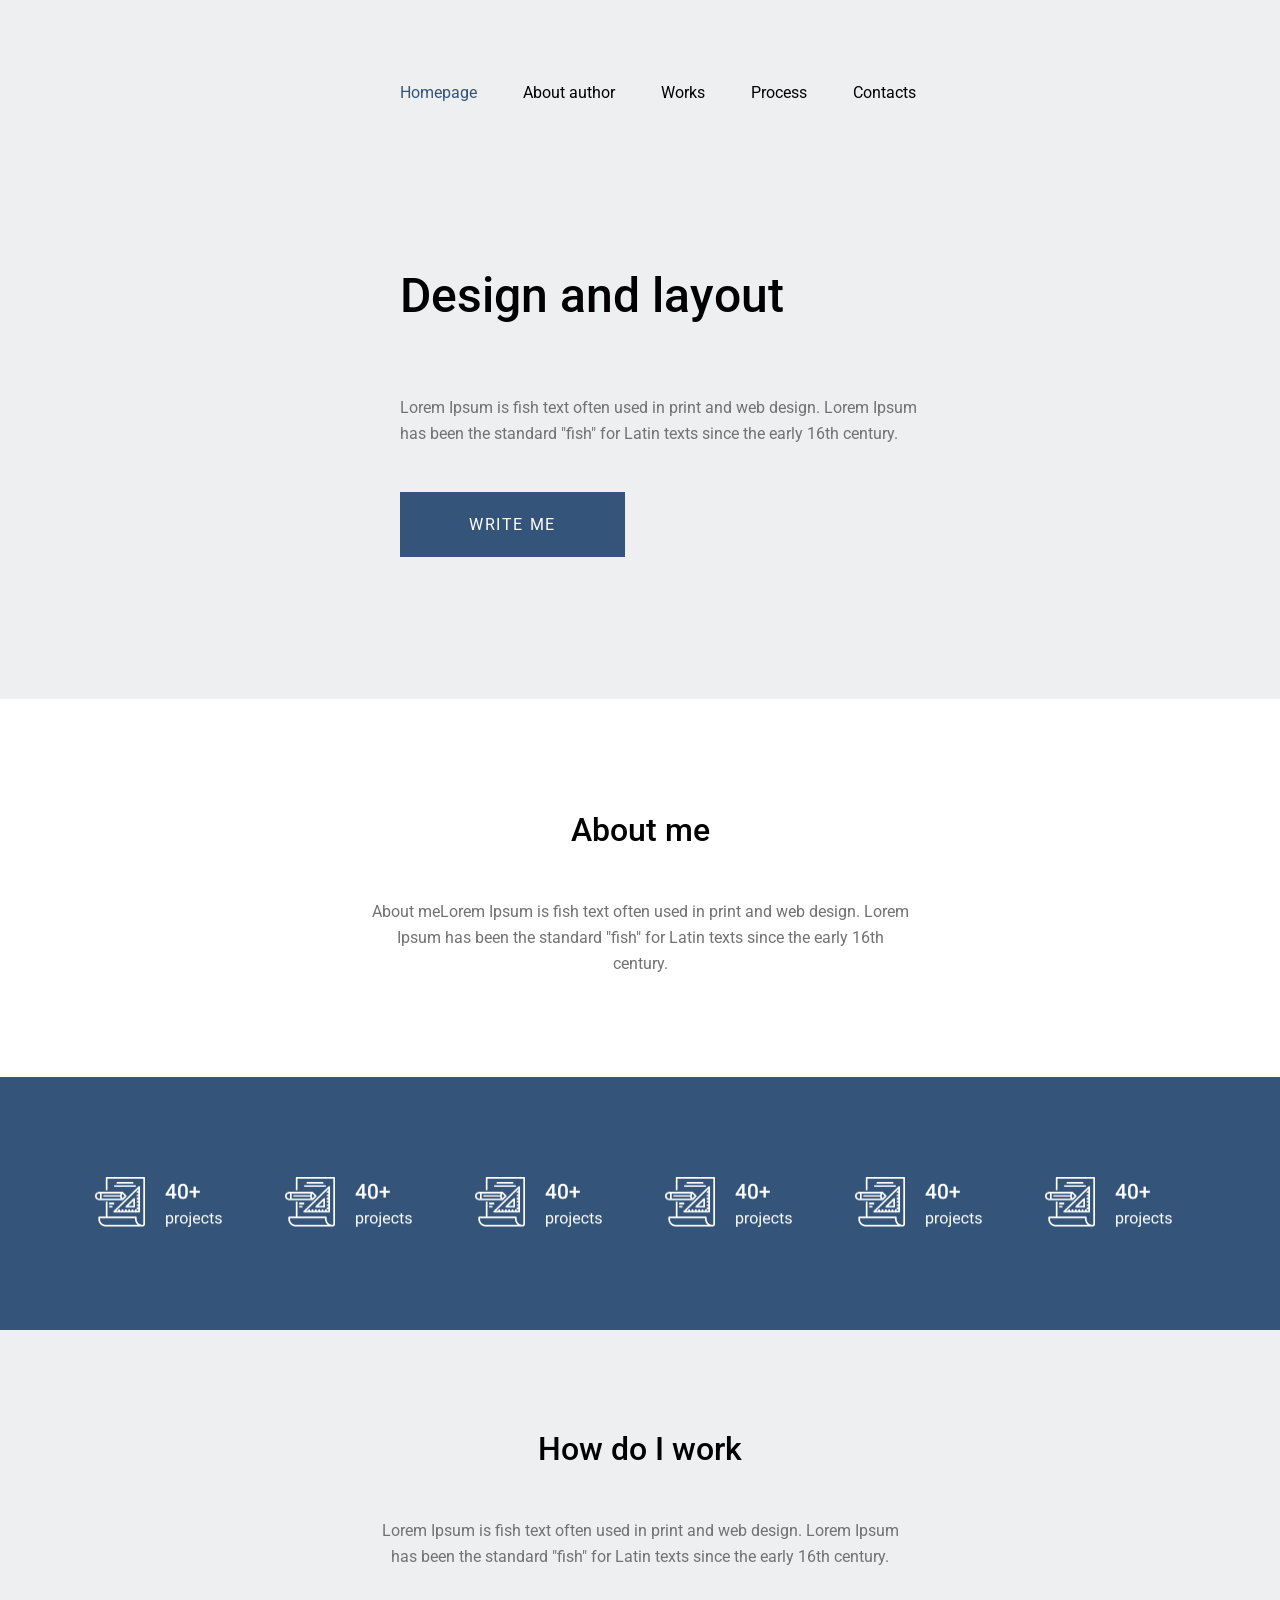
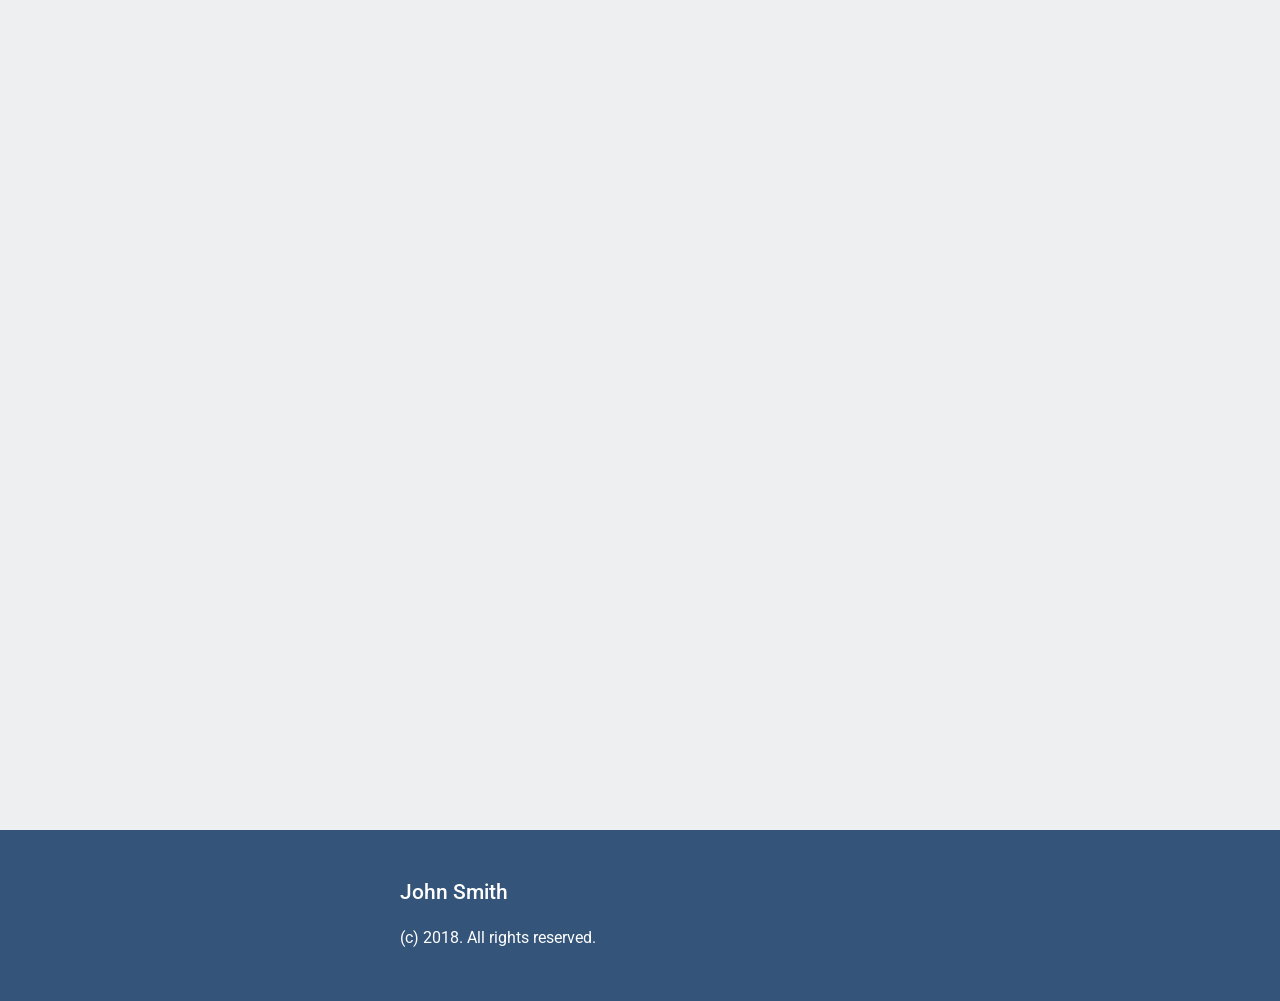
==== index.html @ 69f7d0e9 "final commit" ====
<!DOCTYPE html>
<html lang="en">
<head>
    <meta charset="UTF-8">
    <meta http-equiv="X-UA-Compatible" content="IE=edge">
    <meta name="viewport" content="width=device-width, initial-scale=1.0">
    <title>Document</title>
    <link rel="stylesheet" href="./css/reset.css">
    <link rel="preconnect" href="https://fonts.googleapis.com">
    <link rel="preconnect" href="https://fonts.gstatic.com" crossorigin>
    <link href="https://fonts.googleapis.com/css2?family=Roboto:ital,wght@0,100;0,300;0,400;0,500;0,700;0,900;1,100;1,300;1,400;1,500;1,700;1,900&display=swap" rel="stylesheet">
    <link rel="stylesheet" href="./css/style.css">
</head>
<body>
    <header>
        <nav>
            <ul class="wrapper navigation">
                <li><a href="#" class="homepageNavButton">Homepage</a></li>
                <li><a href="#">About author</a></li>
                <li><a href="#">Works</a></li>
                <li><a href="#">Process</a></li>
                <li><a href="#">Contacts</a></li>
            </ul>
        </nav>
    </header>
    <main>
        <div class="wrapper conteiner">
            <h1>Design and layout</h1>
            <p>Lorem Ipsum is fish text often used in print and web design. Lorem Ipsum has been the standard "fish" for Latin texts since the early 16th century.</p>
            <a href="#" class="buttonWriteMe">WRITE ME</a>
        </div>
        <section class="secWhite">
            <div class="conteiner wrapperMidle">
                <h2>About me</h2>
                <p>About meLorem Ipsum is fish text often used in print and web design. Lorem Ipsum has been the standard "fish" for Latin texts since the early 16th century.</p>
            </div>
        </section>
        <section class="secBlue">
            <div class="wrapperMidle">
                <img src="./img/numbers__item.png" alt="secBlueImg">
                <img src="./img/numbers__item.png" alt="secBlueImg">
                <img src="./img/numbers__item.png" alt="secBlueImg">
                <img src="./img/numbers__item.png" alt="secBlueImg">
                <img src="./img/numbers__item.png" alt="secBlueImg">
                <img src="./img/numbers__item.png" alt="secBlueImg">
            </div>
        </section>
        <section class="secGrey">
            <div class="conteiner wrapperMidle">
                <h2>How do I work</h2>
                <p>Lorem Ipsum is fish text often used in print and web design. Lorem Ipsum has been the standard "fish" for Latin texts since the early 16th century.</p>
            </div>
            <iframe width="1110" height="600" src="https://www.youtube.com/embed/UtyqXVhntx0" title="YouTube video player" frameborder="0" allow="accelerometer; autoplay; clipboard-write; encrypted-media; gyroscope; picture-in-picture; web-share" allowfullscreen></iframe>
        </section>
    </main>
    <footer>
        <section class="wrapper">
            <h3>John Smith</h3>
            <p>(c) 2018. All rights reserved.</p>
        </section>
    </footer>
</body>
</html>
---- css/style.css ----
body{
    background-color: #EEEFF1;;
}

a{
    text-decoration: none;
    color: #000;
    font-family: 'Roboto';
    font-style: normal;
    font-weight: 400;
    font-size: 16px;
    line-height: 26px;
}

p{
    font-family: 'Roboto';
    font-style: normal;
    font-weight: 400;
    font-size: 16px;
    line-height: 26px;
}

h2{
    font-family: 'Roboto';
    font-style: normal;
    font-weight: 500;
    font-size: 32px;
    line-height: 38px;
}

h3{
    font-family: 'Roboto';
    font-style: normal;
    font-weight: 500;
    font-size: 21px;
    line-height: 25px;
    margin-bottom: 20px;
}

.wrapper {
    margin-left: 400px;
}

.navigation{
    margin-bottom: 150px;
    margin-top: 80px;
}

.navigation>li {
    display: inline-block;
    margin-right: 42px;

}


.navigation>li:last-child{
    margin-right: 0;
}


.homepageNavButton{
    color: #34547A;
}

.conteiner{
    max-width: 540px;
    box-sizing: border-box;
}

.conteiner>h1{
    font-family: 'Roboto';
    font-style: normal;
    font-weight: 500;
    font-size: 48px;
    line-height: 79px;
    margin-bottom: 60px;
}

.conteiner>p{
    color: #727272;
    margin-bottom: 65px;
}

.buttonWriteMe{
    background-color: #34547A;
    color: white;
    padding: 23px 69px;
    font-family: 'Roboto';
    font-style: normal;
    font-weight: 400;
    font-size: 16px;
    line-height: 26px;
    text-align: center;
    letter-spacing: 0.1em;
}

.secWhite{
    background-color: white;
    margin-top: 161px;
    padding: 112px 0 100px;
}

.wrapperMidle{
    text-align: center;
    margin: 0 auto;
}

.wrapperMidle>p{
    margin: 50px 0 0 0;
}

.secBlue{
    background-color: #34547A;
    margin: 0 auto;
    padding: 100px 0;
}

.wrapperMidle>img{
    width: 141px;
    height: 50px;
    margin: 0 22.5px;
}

.secGrey{
    padding: 100px 0;
}

iframe{
    margin: 57px 0 100px 400px;

}

footer{
    background-color: #34547A;
    color: white;
    padding: 50px 0;
}

footer>p{
    font-family: 'Roboto';
    font-style: normal;
    font-weight: 400;
    font-size: 13px;
    line-height: 21px;
}
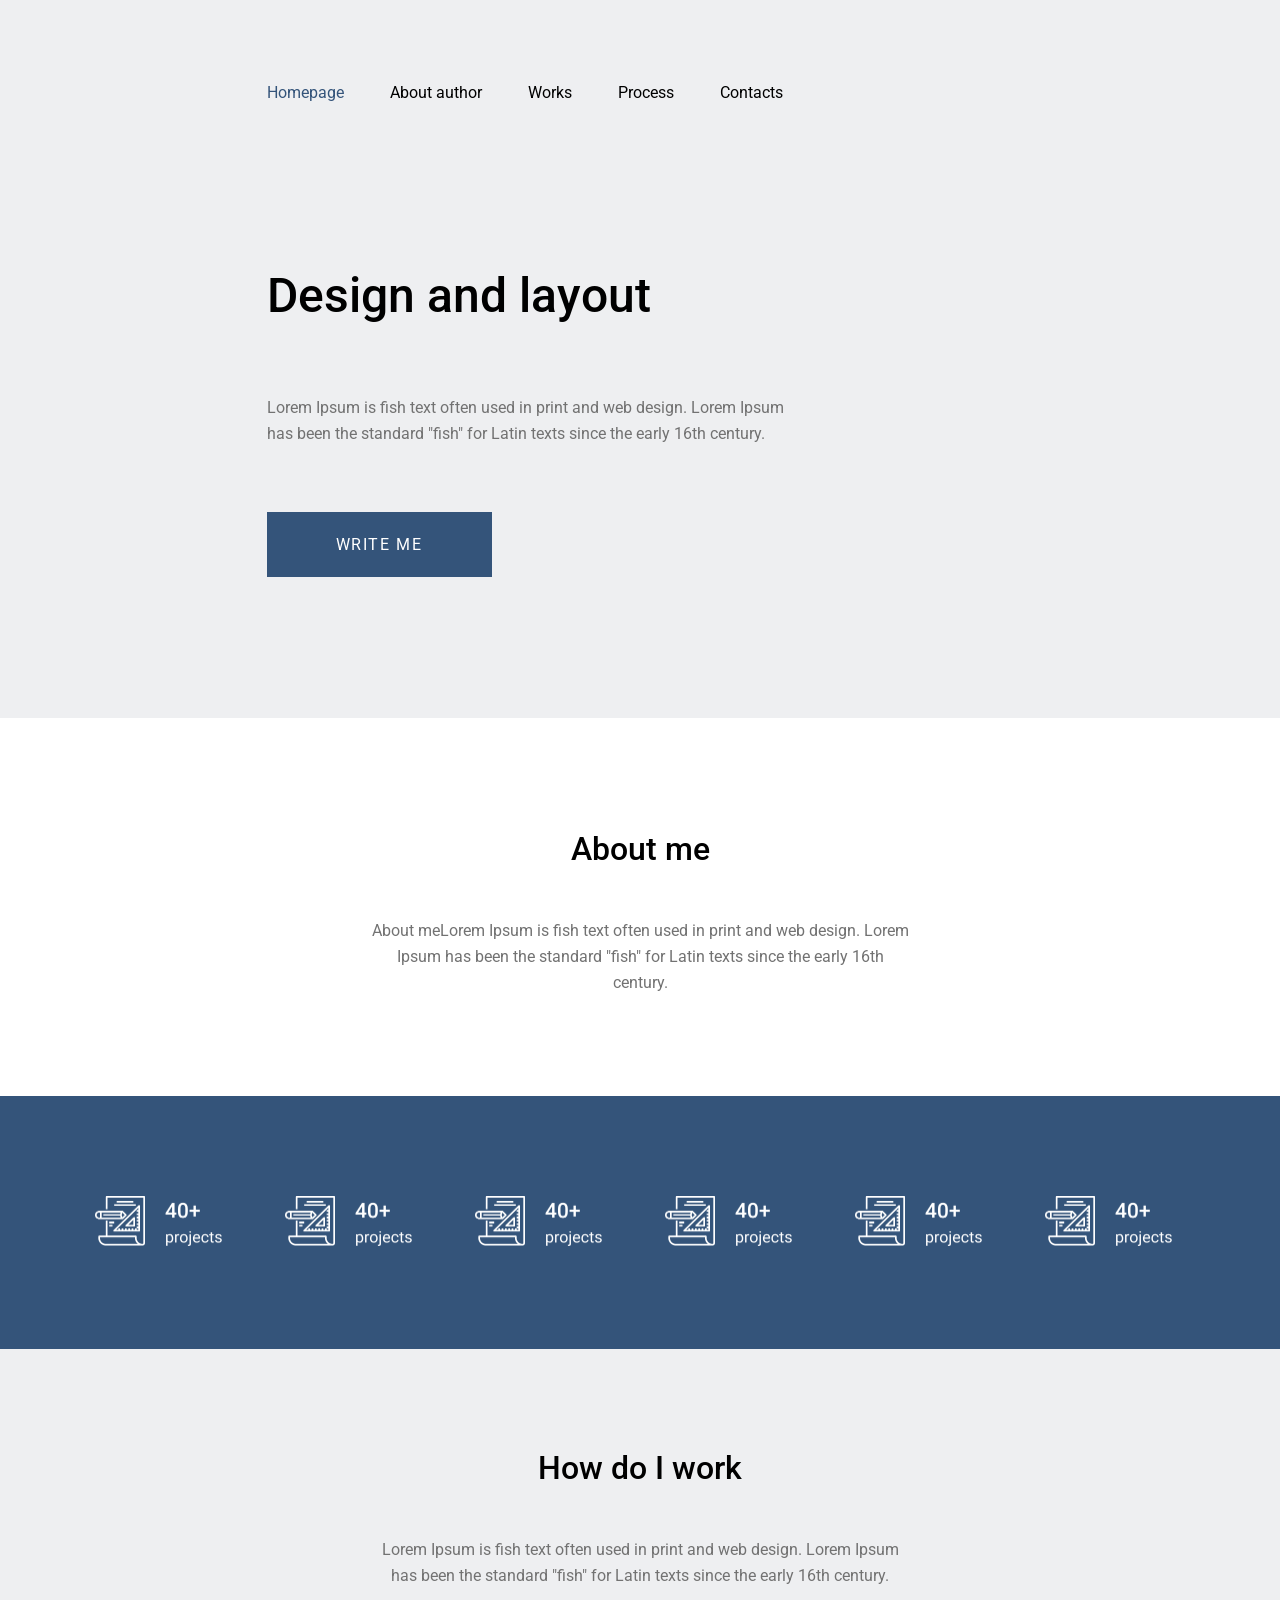
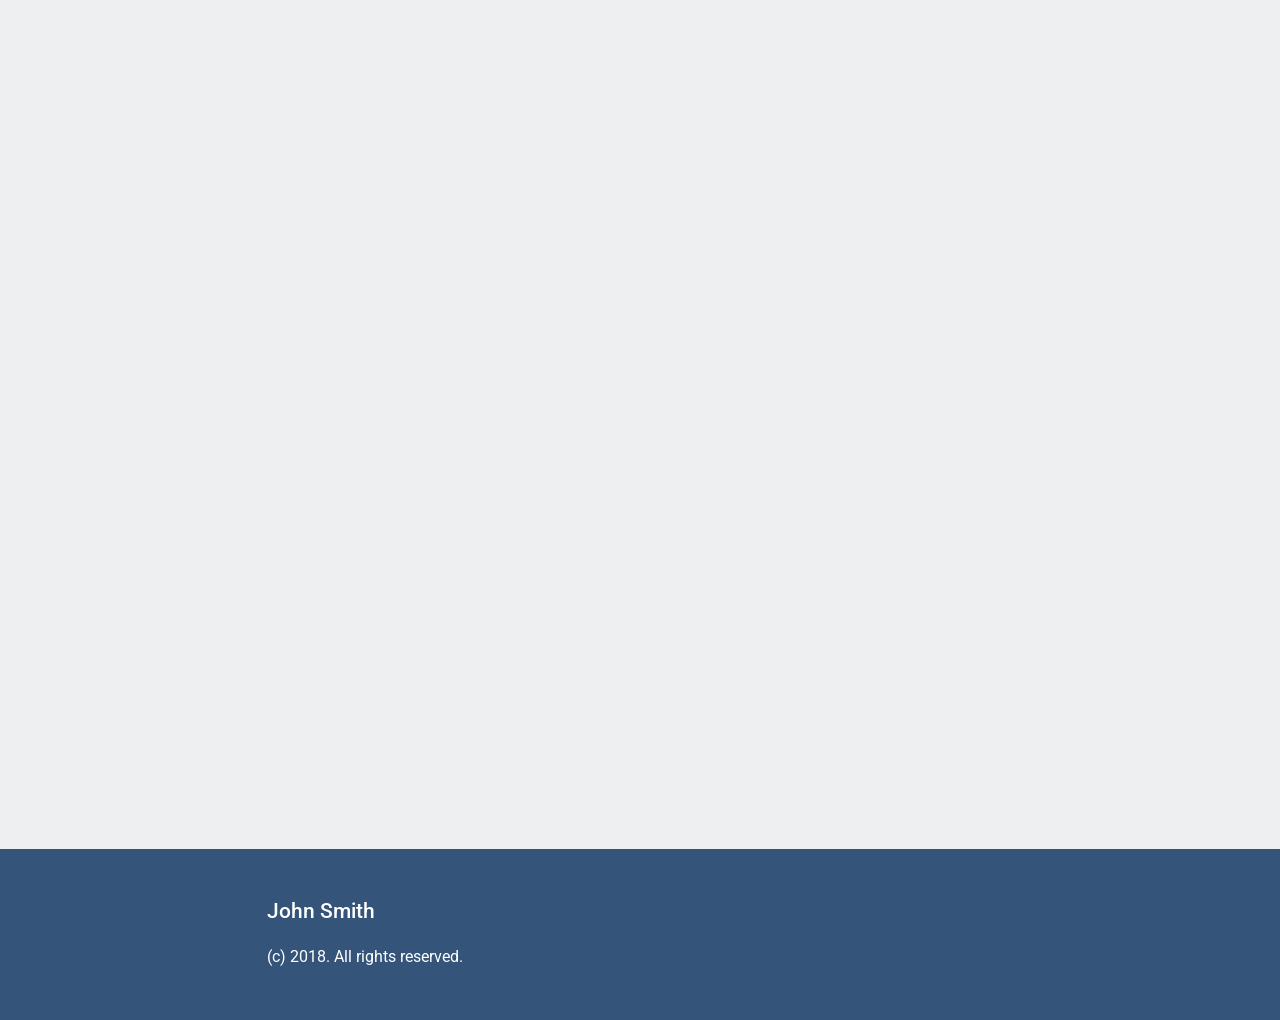
==== commit ade9de0a: "final commit" ====
--- a/index.html
+++ b/index.html
@@ -13,24 +13,30 @@
 </head>
 <body>
     <header>
-        <nav>
-            <ul class="wrapper navigation">
-                <li><a href="#" class="homepageNavButton">Homepage</a></li>
-                <li><a href="#">About author</a></li>
-                <li><a href="#">Works</a></li>
-                <li><a href="#">Process</a></li>
-                <li><a href="#">Contacts</a></li>
-            </ul>
-        </nav>
+        <div class="conteiner">
+            <nav>
+                <ul class="navigation">
+                    <li><a href="#" class="homepageNavButton">Homepage</a></li>
+                    <li><a href="#">About author</a></li>
+                    <li><a href="#">Works</a></li>
+                    <li><a href="#">Process</a></li>
+                    <li><a href="#">Contacts</a></li>
+                </ul>
+            </nav>
+        </div>
     </header>
     <main>
-        <div class="wrapper conteiner">
-            <h1>Design and layout</h1>
-            <p>Lorem Ipsum is fish text often used in print and web design. Lorem Ipsum has been the standard "fish" for Latin texts since the early 16th century.</p>
-            <a href="#" class="buttonWriteMe">WRITE ME</a>
+        <div class="backgroundGrey">
+            <div class="conteiner">
+                <div class="conteiner2">
+                    <h1>Design and layout</h1>
+                    <p>Lorem Ipsum is fish text often used in print and web design. Lorem Ipsum has been the standard "fish" for Latin texts since the early 16th century.</p>
+                    <a href="#" class="buttonWriteMe">WRITE ME</a>
+                </div>
+            </div>
         </div>
         <section class="secWhite">
-            <div class="conteiner wrapperMidle">
+            <div class="conteiner2 wrapperMidle">
                 <h2>About me</h2>
                 <p>About meLorem Ipsum is fish text often used in print and web design. Lorem Ipsum has been the standard "fish" for Latin texts since the early 16th century.</p>
             </div>
@@ -46,15 +52,15 @@
             </div>
         </section>
         <section class="secGrey">
-            <div class="conteiner wrapperMidle">
+            <div class="conteiner2 wrapperMidle">
                 <h2>How do I work</h2>
                 <p>Lorem Ipsum is fish text often used in print and web design. Lorem Ipsum has been the standard "fish" for Latin texts since the early 16th century.</p>
             </div>
-            <iframe width="1110" height="600" src="https://www.youtube.com/embed/UtyqXVhntx0" title="YouTube video player" frameborder="0" allow="accelerometer; autoplay; clipboard-write; encrypted-media; gyroscope; picture-in-picture; web-share" allowfullscreen></iframe>
+            <iframe width="57.81%" height="600" src="https://www.youtube.com/embed/UtyqXVhntx0" title="YouTube video player" frameborder="0" allow="accelerometer; autoplay; clipboard-write; encrypted-media; gyroscope; picture-in-picture; web-share" allowfullscreen></iframe>
         </section>
     </main>
     <footer>
-        <section class="wrapper">
+        <section class="conteiner">
             <h3>John Smith</h3>
             <p>(c) 2018. All rights reserved.</p>
         </section>
--- a/css/style.css
+++ b/css/style.css
@@ -1,5 +1,6 @@
-body{
+header{
     background-color: #EEEFF1;;
+    width: 100%;
 }
 
 a{
@@ -37,13 +38,14 @@
     margin-bottom: 20px;
 }
 
-.wrapper {
-    margin-left: 400px;
+.conteiner{
+    margin-left: 20.83%;
+    max-width: 1110px;
 }
 
 .navigation{
-    margin-bottom: 150px;
-    margin-top: 80px;
+    padding-bottom: 150px;
+    padding-top: 80px;
 }
 
 .navigation>li {
@@ -57,17 +59,22 @@
     margin-right: 0;
 }
 
+.backgroundGrey{
+    width: 100%;
+    background-color: #EEEFF1;
+    padding-bottom: 141px;
+}
 
 .homepageNavButton{
     color: #34547A;
 }
 
-.conteiner{
+.conteiner2{
     max-width: 540px;
     box-sizing: border-box;
 }
 
-.conteiner>h1{
+.conteiner2>h1{
     font-family: 'Roboto';
     font-style: normal;
     font-weight: 500;
@@ -76,15 +83,17 @@
     margin-bottom: 60px;
 }
 
-.conteiner>p{
+.conteiner2>p{
     color: #727272;
     margin-bottom: 65px;
 }
 
 .buttonWriteMe{
+    display: block;
+    max-width: 41.66%;
     background-color: #34547A;
     color: white;
-    padding: 23px 69px;
+    padding: 19.5px 0;
     font-family: 'Roboto';
     font-style: normal;
     font-weight: 400;
@@ -96,7 +105,6 @@
 
 .secWhite{
     background-color: white;
-    margin-top: 161px;
     padding: 112px 0 100px;
 }
 
@@ -123,10 +131,11 @@
 
 .secGrey{
     padding: 100px 0;
+    background-color: #EEEFF1;
 }
 
 iframe{
-    margin: 57px 0 100px 400px;
+    margin: 57px 0 100px 20.833%;
 
 }
 
